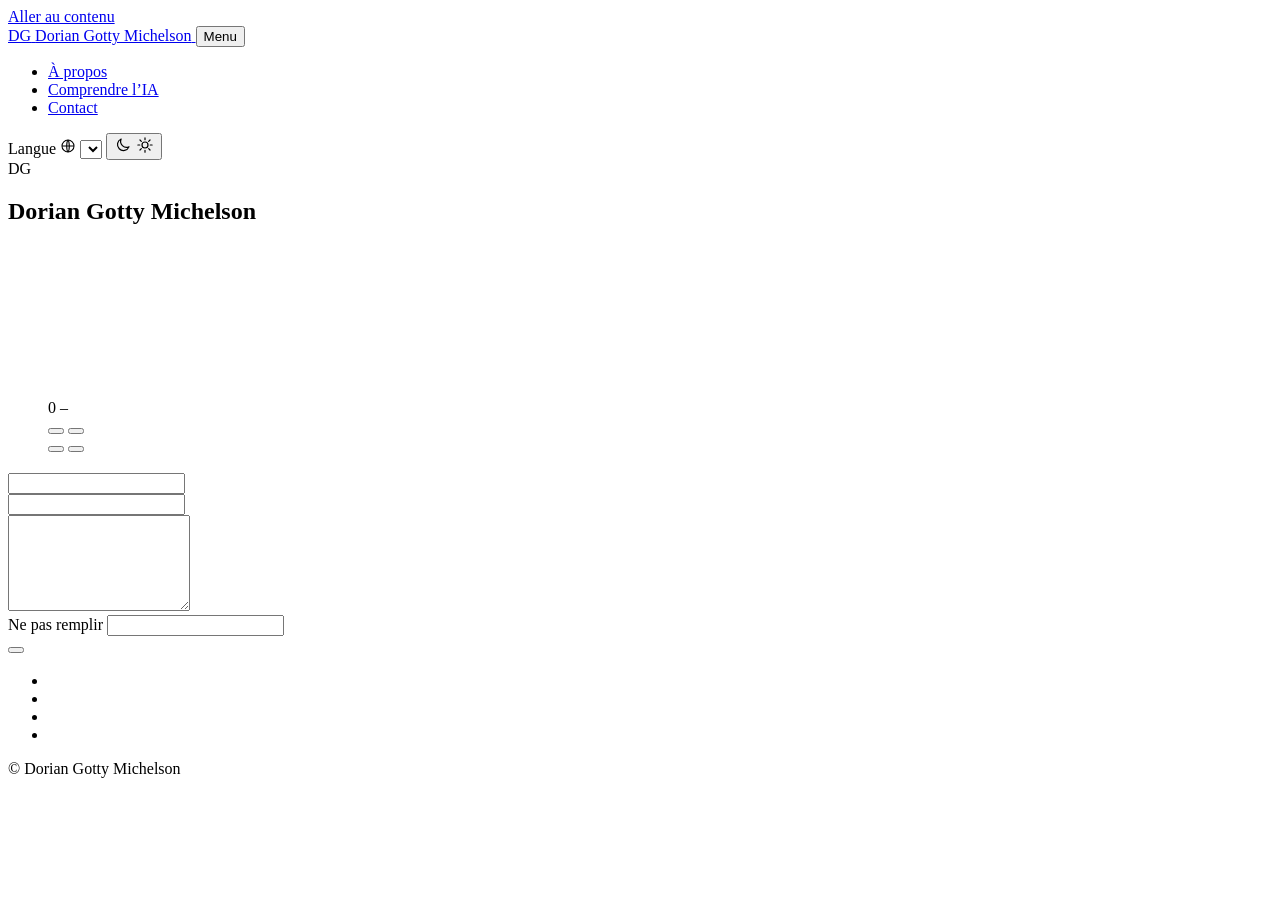
==== index.html @ 141ffcb8 "premier dépot" ====
<!DOCTYPE html>
<html lang="fr" class="i18n-loading">
<head>
  <meta charset="utf-8">
  <meta name="viewport" content="width=device-width, initial-scale=1">
  <title>Dorian Gotty Michelson | Ingénieur Data Scientist</title>
  <meta name="description" content="Portfolio de Dorian Gotty Michelson, ingénieur data scientist à Toulouse : parcours, projets en IA et articles pour comprendre l’intelligence artificielle.">
  <meta property="og:title" content="Dorian Gotty Michelson | Ingénieur Data Scientist">
  <meta property="og:description" content="Parcours, projets en IA et articles pour comprendre l’intelligence artificielle.">
  <meta property="og:type" content="website">
  <link rel="icon" href="assets/favicon.svg" type="image/svg+xml">
  <link rel="preconnect" href="https://fonts.googleapis.com">
  <link rel="preconnect" href="https://fonts.gstatic.com" crossorigin>
  <link href="https://fonts.googleapis.com/css2?family=IBM+Plex+Mono:wght@400;500&family=IBM+Plex+Sans:ital,wght@0,400;0,500;0,600;1,400&display=swap" rel="stylesheet">
  <link rel="stylesheet" href="css/style.css">
  <script src="js/theme.js"></script>
</head>
<body data-title-key="meta.title" data-description-key="meta.description" data-page="about">
  <a class="skip-link" href="#main" data-i18n="nav.skip">Aller au contenu</a>

  <header class="site-header">
    <div class="header-inner">
      <a class="brand" href="index.html" aria-label="Dorian Gotty Michelson">
        <span class="brand-mark" aria-hidden="true">DG</span>
        <span class="brand-name">Dorian Gotty Michelson</span>
      </a>
      <button class="nav-toggle" type="button" aria-expanded="false" aria-controls="site-nav">
        <span class="nav-toggle-bars" aria-hidden="true"></span>
        <span class="visually-hidden" data-i18n="nav.menu">Menu</span>
      </button>
      <div class="nav-wrap" id="site-nav">
        <nav aria-label="Navigation principale">
          <ul class="nav-list">
            <li><a href="index.html" data-nav="about" data-i18n="nav.about">À propos</a></li>
            <li><a href="ia.html" data-nav="ai" data-i18n="nav.ai">Comprendre l’IA</a></li>
            <li><a href="index.html#contact" data-i18n="nav.contact">Contact</a></li>
          </ul>
        </nav>
        <div class="header-tools">
          <label class="lang-picker">
            <span class="visually-hidden" data-i18n="nav.language">Langue</span>
            <svg aria-hidden="true" viewBox="0 0 24 24" width="16" height="16"><circle cx="12" cy="12" r="9" fill="none" stroke="currentColor" stroke-width="1.6"/><path d="M3 12h18M12 3c2.6 2.8 2.6 15.2 0 18M12 3c-2.6 2.8-2.6 15.2 0 18" fill="none" stroke="currentColor" stroke-width="1.6"/></svg>
            <select data-lang-select></select>
          </label>
          <button class="theme-toggle" type="button" data-theme-toggle>
            <svg class="icon-moon" aria-hidden="true" viewBox="0 0 24 24" width="18" height="18"><path d="M20 14.5A8 8 0 0 1 9.5 4a8 8 0 1 0 10.5 10.5z" fill="none" stroke="currentColor" stroke-width="1.6" stroke-linejoin="round"/></svg>
            <svg class="icon-sun" aria-hidden="true" viewBox="0 0 24 24" width="18" height="18"><circle cx="12" cy="12" r="4" fill="none" stroke="currentColor" stroke-width="1.6"/><path d="M12 2.5v2.5M12 19v2.5M2.5 12H5M19 12h2.5M5.3 5.3l1.8 1.8M16.9 16.9l1.8 1.8M5.3 18.7l1.8-1.8M16.9 7.1l1.8-1.8" stroke="currentColor" stroke-width="1.6" stroke-linecap="round"/></svg>
            <span class="visually-hidden" data-theme-label></span>
          </button>
        </div>
      </div>
    </div>
  </header>

  <main id="main">
    <section class="hero">
      <div class="container hero-grid">
        <div class="hero-text">
          <div class="identity">
            <div class="avatar">
              <img src="assets/img/photo.jpg" alt="Dorian Gotty Michelson" width="88" height="88"
                   onerror="this.hidden=true;this.nextElementSibling.hidden=false">
              <span class="avatar-fallback" hidden aria-hidden="true">DG</span>
            </div>
            <div>
              <h1>Dorian Gotty Michelson</h1>
              <p class="role" data-i18n="hero.role"></p>
            </div>
          </div>
          <p class="hero-intro" data-i18n="hero.intro"></p>
          <p class="hero-status" data-i18n="hero.status"></p>
          <div class="cta-row">
            <a class="btn btn-primary" href="#contact" data-i18n="hero.ctaContact"></a>
            <a class="btn btn-secondary" data-cv-link download data-i18n="hero.ctaCv"></a>
            <a class="text-link" href="ia.html" data-i18n="hero.ctaAi"></a>
          </div>
        </div>

        <figure class="net-figure">
          <div class="net-stage">
            <canvas id="net-canvas" data-i18n-attr="aria-label:net.aria" role="img"></canvas>
            <div class="net-readout" aria-live="off">
              <span><span data-i18n="net.iterations"></span> <output data-net-iter>0</output></span>
              <span><span data-i18n="net.accuracy"></span> <output data-net-acc>–</output></span>
            </div>
          </div>
          <div class="net-controls">
            <div class="segmented" role="group">
              <button type="button" class="seg seg-a" data-net-class="0" aria-pressed="true"><span class="dot dot-a" aria-hidden="true"></span><span data-i18n="net.addA"></span></button>
              <button type="button" class="seg seg-b" data-net-class="1" aria-pressed="false"><span class="dot dot-b" aria-hidden="true"></span><span data-i18n="net.addB"></span></button>
            </div>
            <div class="net-actions">
              <button type="button" class="btn btn-small btn-ghost" data-net-toggle></button>
              <button type="button" class="btn btn-small btn-ghost" data-net-reset data-i18n="net.reset"></button>
            </div>
          </div>
          <figcaption data-i18n="net.caption"></figcaption>
        </figure>
      </div>
    </section>

    <section class="section" id="parcours" aria-labelledby="h-exp">
      <div class="container">
        <h2 id="h-exp" data-i18n="sections.experience"></h2>
        <ol class="timeline" data-render="experience"></ol>
      </div>
    </section>

    <section class="section" id="projets" aria-labelledby="h-proj">
      <div class="container">
        <h2 id="h-proj" data-i18n="sections.projects"></h2>
        <div class="projects" data-render="projects"></div>
      </div>
    </section>

    <section class="section" id="competences" aria-labelledby="h-skills">
      <div class="container">
        <h2 id="h-skills" data-i18n="sections.skills"></h2>
        <div class="skills" data-render="skills"></div>
      </div>
    </section>

    <section class="section" id="formation">
      <div class="container two-col">
        <div>
          <h2 data-i18n="sections.education"></h2>
          <ul class="plain-list" data-render="education"></ul>
        </div>
        <div>
          <h2 data-i18n="sections.languages"></h2>
          <ul class="plain-list" data-render="languages"></ul>
        </div>
      </div>
    </section>

    <section class="section" id="passions" aria-labelledby="h-passions">
      <div class="container">
        <h2 id="h-passions" data-i18n="sections.passions"></h2>
        <div class="passions" data-render="passions"></div>
      </div>
    </section>

    <section class="section section-contact" id="contact" aria-labelledby="h-contact">
      <div class="container contact-grid">
        <div>
          <h2 id="h-contact" data-i18n="sections.contact"></h2>
          <p class="contact-intro" data-i18n="contact.intro"></p>
          <form class="contact-form" data-contact-form novalidate>
            <div class="field">
              <label for="cf-name" data-i18n="contact.name"></label>
              <input id="cf-name" name="name" type="text" autocomplete="name" required>
            </div>
            <div class="field">
              <label for="cf-email" data-i18n="contact.email"></label>
              <input id="cf-email" name="email" type="email" autocomplete="email" required>
            </div>
            <div class="field">
              <label for="cf-message" data-i18n="contact.message"></label>
              <textarea id="cf-message" name="message" rows="6" required></textarea>
            </div>
            <!-- Champ piège anti-spam, invisible pour les humains -->
            <div class="hp" aria-hidden="true">
              <label>Ne pas remplir <input type="text" name="_gotcha" tabindex="-1" autocomplete="off"></label>
            </div>
            <button class="btn btn-primary" type="submit" data-i18n="contact.send"></button>
            <p class="form-status" role="status" aria-live="polite" data-form-status></p>
          </form>
        </div>
        <aside class="contact-direct">
          <h3 data-i18n="contact.direct"></h3>
          <ul class="direct-list">
            <li data-contact="email"><span class="direct-label" data-i18n="contact.emailLabel"></span><a data-contact-link></a></li>
            <li data-contact="linkedin"><span class="direct-label" data-i18n="contact.linkedinLabel"></span><a data-contact-link target="_blank" rel="noopener"></a></li>
            <li data-contact="github"><span class="direct-label" data-i18n="contact.githubLabel"></span><a data-contact-link target="_blank" rel="noopener"></a></li>
            <li data-contact="cv"><span class="direct-label" data-i18n="contact.cvLabel"></span><a data-contact-link download></a></li>
          </ul>
        </aside>
      </div>
    </section>
  </main>

  <footer class="site-footer">
    <div class="container footer-inner">
      <p>© <span data-year></span> Dorian Gotty Michelson</p>
      <p data-i18n="footer.made"></p>
    </div>
  </footer>

  <noscript><p class="noscript">Ce site a besoin de JavaScript pour afficher son contenu. This site needs JavaScript to display its content.</p></noscript>

  <script src="js/config.js"></script>
  <script src="lang/languages.js"></script>
  <script src="js/i18n.js"></script>
  <script src="js/main.js"></script>
  <script src="js/hero-net.js"></script>
</body>
</html>
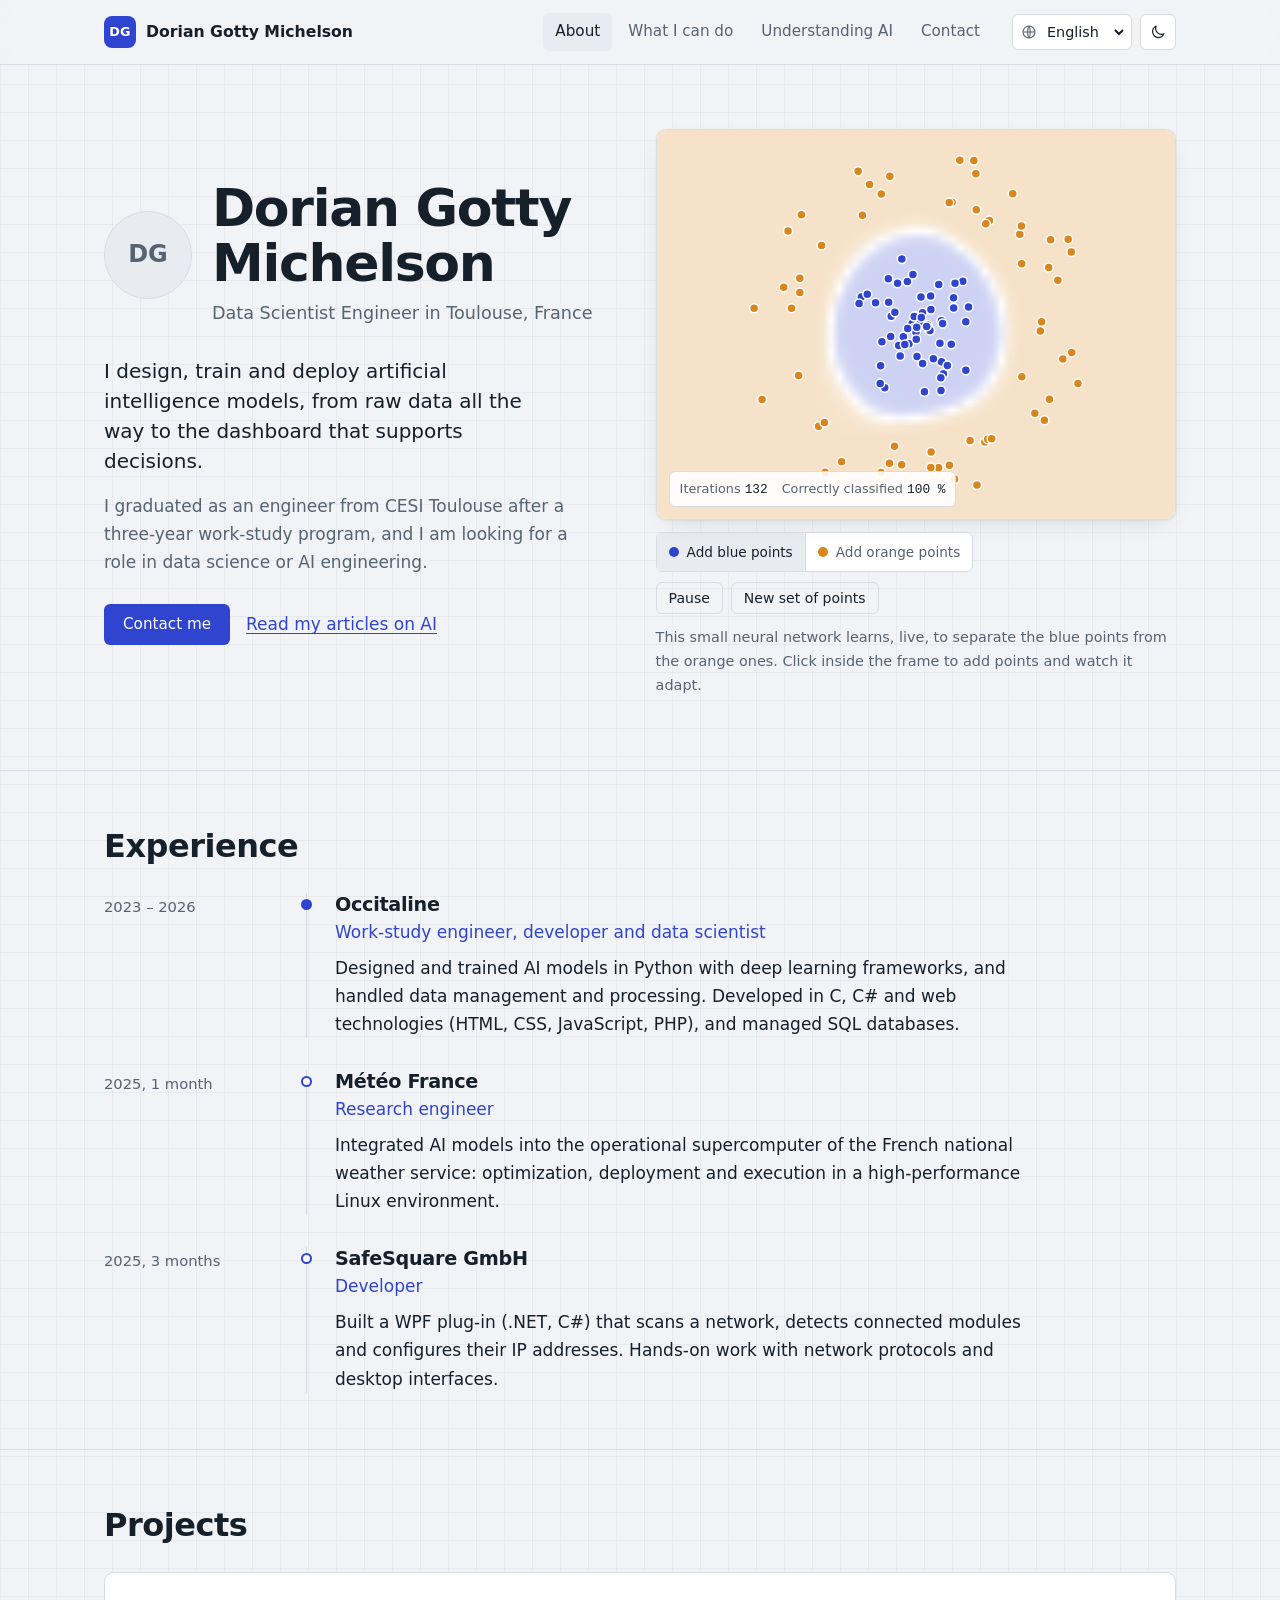
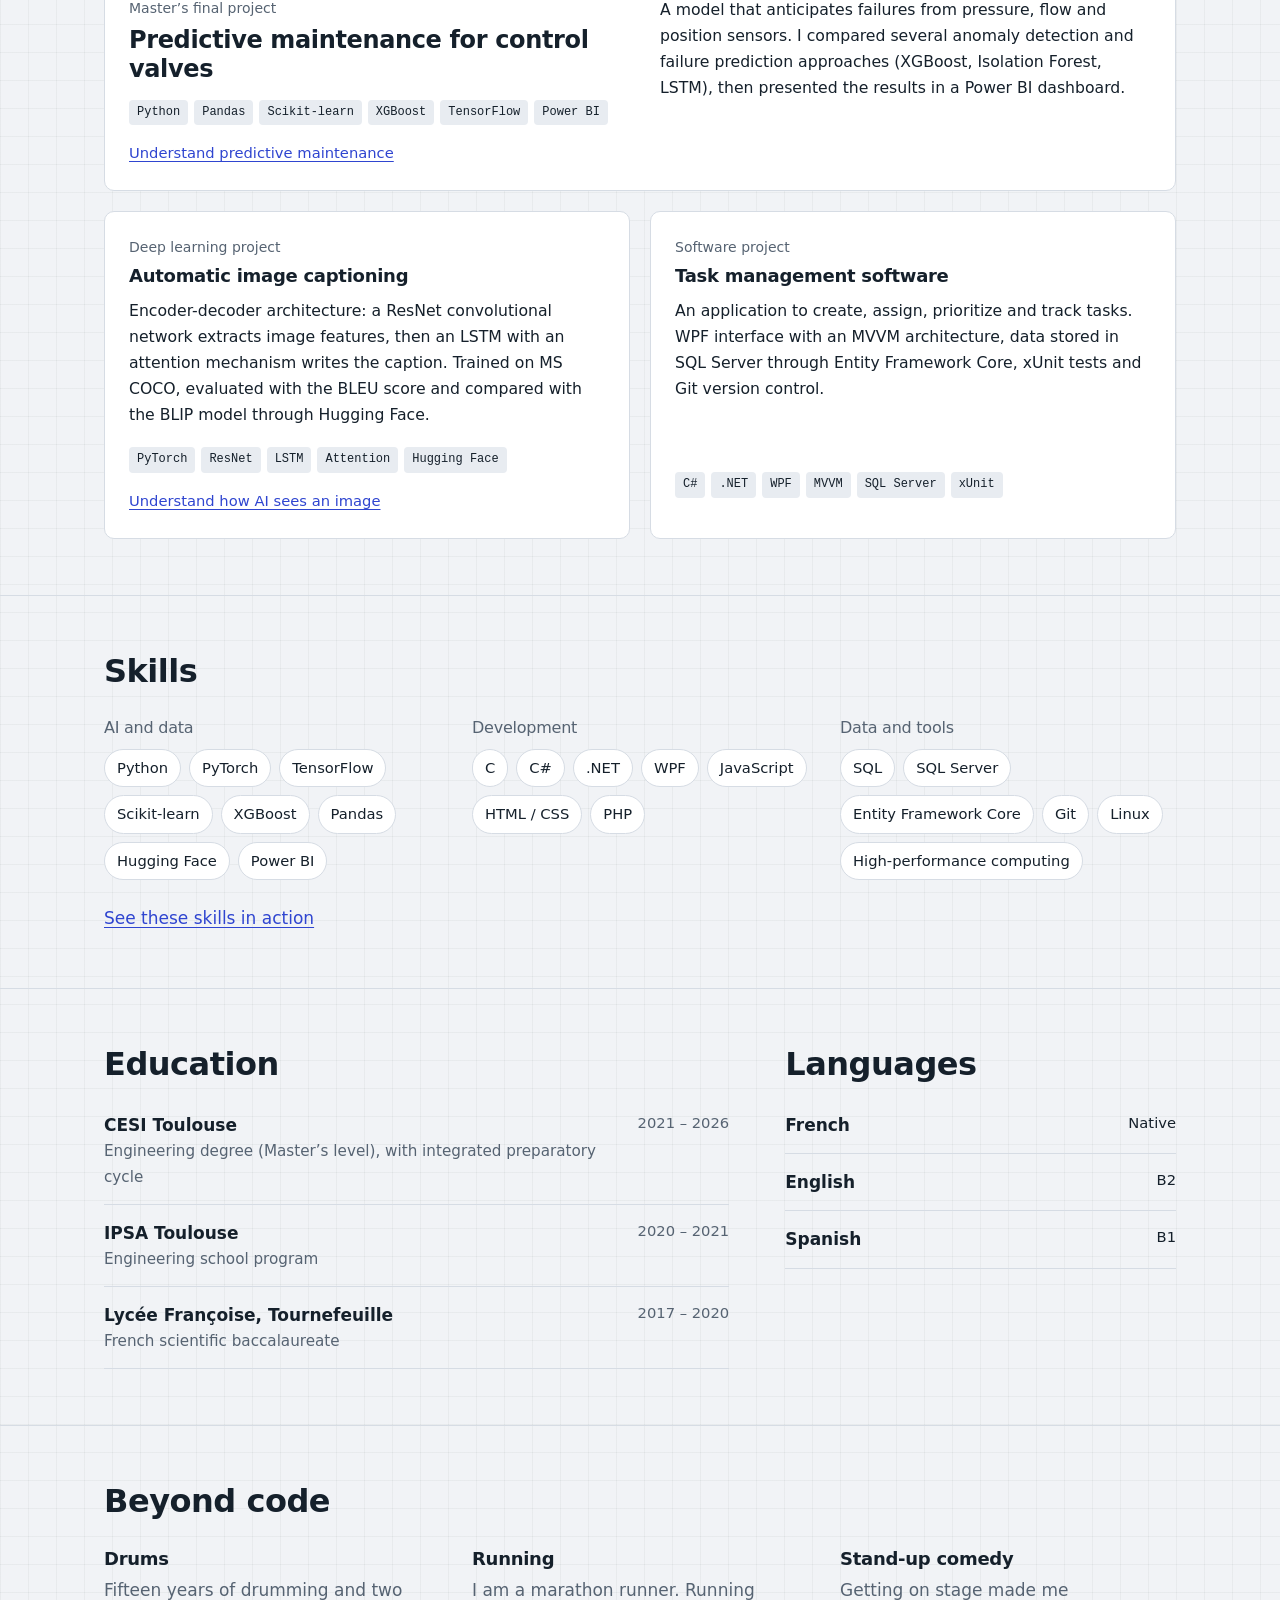
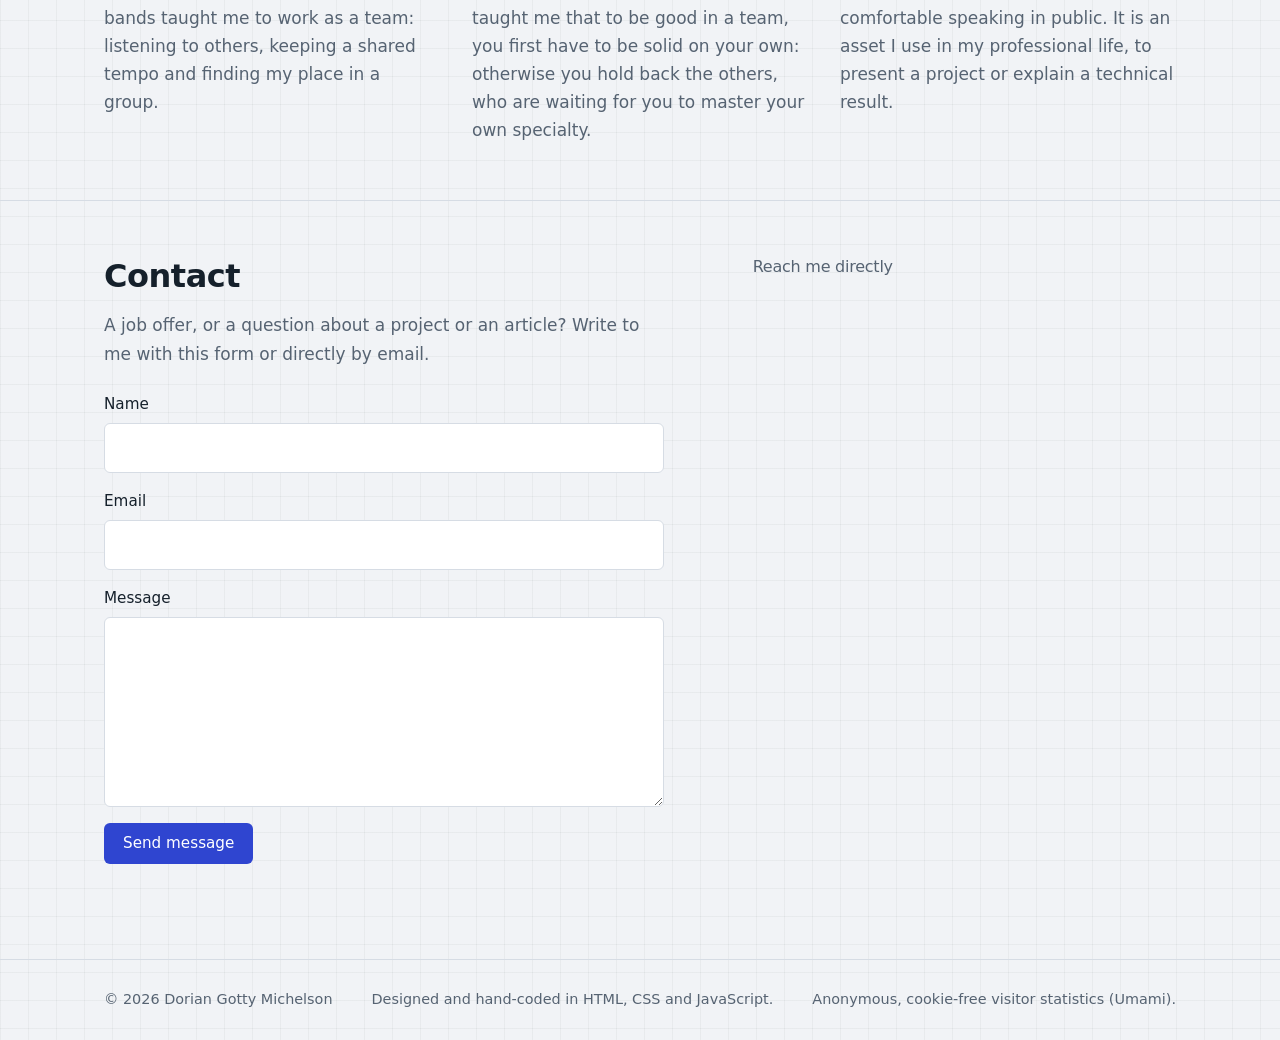
==== commit 49dceaca: "ajout onglet "ce que je sais faire"" ====
--- a/index.html
+++ b/index.html
@@ -32,6 +32,7 @@
         <nav aria-label="Navigation principale">
           <ul class="nav-list">
             <li><a href="index.html" data-nav="about" data-i18n="nav.about">À propos</a></li>
+            <li><a href="savoir-faire.html" data-nav="skills" data-i18n="nav.skills">Ce que je sais faire</a></li>
             <li><a href="ia.html" data-nav="ai" data-i18n="nav.ai">Comprendre l’IA</a></li>
             <li><a href="index.html#contact" data-i18n="nav.contact">Contact</a></li>
           </ul>
@@ -117,6 +118,7 @@
       <div class="container">
         <h2 id="h-skills" data-i18n="sections.skills"></h2>
         <div class="skills" data-render="skills"></div>
+        <p class="section-link"><a class="text-link" href="savoir-faire.html" data-i18n="sf.cta"></a></p>
       </div>
     </section>
 
@@ -183,6 +185,7 @@
     <div class="container footer-inner">
       <p>© <span data-year></span> Dorian Gotty Michelson</p>
       <p data-i18n="footer.made"></p>
+      <p data-i18n="footer.stats"></p>
     </div>
   </footer>
 
@@ -192,6 +195,7 @@
   <script src="lang/languages.js"></script>
   <script src="js/i18n.js"></script>
   <script src="js/main.js"></script>
+  <script src="js/analytics.js"></script>
   <script src="js/hero-net.js"></script>
 </body>
 </html>
--- a/css/style.css
+++ b/css/style.css
@@ -0,0 +1,672 @@
+/* =========================================================
+   Dorian Gotty Michelson : feuille de style
+   ========================================================= */
+
+:root,
+[data-theme="light"] {
+  --bg: #F1F3F6;
+  --surface: #FFFFFF;
+  --surface-2: #E8ECF1;
+  --ink: #15202B;
+  --muted: #566372;
+  --line: #D6DCE4;
+  --data-a: #2F45D0;   /* bleu indigo : classe A, liens, accent */
+  --data-b: #D9861C;   /* ambre : classe B, modèle */
+  --alert: #CF3B34;
+  --cat-3: #17988A;
+  --cat-4: #B0418F;
+  --cat-5: #5A8A22;
+  --cat-6: #6A7889;
+  --good: #1F8A55;
+  --accent: var(--data-a);
+  --accent-ink: #FFFFFF;
+  --grid: rgba(21, 32, 43, 0.045);
+  --shadow: 0 1px 2px rgba(21, 32, 43, 0.06), 0 8px 24px -12px rgba(21, 32, 43, 0.18);
+  color-scheme: light;
+}
+
+[data-theme="dark"] {
+  --bg: #0E1621;
+  --surface: #15202E;
+  --surface-2: #1C2939;
+  --ink: #E5EAF0;
+  --muted: #95A3B3;
+  --line: #273548;
+  --data-a: #7D8CFF;
+  --data-b: #F0A643;
+  --alert: #F2665F;
+  --cat-3: #3CC2B1;
+  --cat-4: #D774BD;
+  --cat-5: #8CBF55;
+  --cat-6: #9AA8B8;
+  --good: #4CC48A;
+  --accent: var(--data-a);
+  --accent-ink: #0E1621;
+  --grid: rgba(229, 234, 240, 0.035);
+  --shadow: 0 1px 2px rgba(0, 0, 0, 0.3), 0 10px 30px -14px rgba(0, 0, 0, 0.6);
+  color-scheme: dark;
+}
+
+:root {
+  --font: "IBM Plex Sans", system-ui, -apple-system, "Segoe UI", Roboto, sans-serif;
+  --mono: "IBM Plex Mono", ui-monospace, "Cascadia Code", Consolas, monospace;
+  --radius: 10px;
+  --radius-sm: 6px;
+  --container: 1120px;
+  --header-h: 64px;
+}
+
+/* ---------- Base ---------- */
+*, *::before, *::after { box-sizing: border-box; }
+
+html { scroll-behavior: smooth; scroll-padding-top: calc(var(--header-h) + 16px); -webkit-text-size-adjust: 100%; }
+@media (prefers-reduced-motion: reduce) { html { scroll-behavior: auto; } }
+
+.i18n-loading body { opacity: 0; }
+body {
+  margin: 0;
+  font-family: var(--font);
+  font-size: 1.0625rem;
+  line-height: 1.65;
+  color: var(--ink);
+  background-color: var(--bg);
+  background-image:
+    linear-gradient(var(--grid) 1px, transparent 1px),
+    linear-gradient(90deg, var(--grid) 1px, transparent 1px);
+  background-size: 28px 28px;
+  transition: opacity .2s ease;
+  -webkit-font-smoothing: antialiased;
+}
+
+h1, h2, h3 { line-height: 1.2; margin: 0; font-weight: 600; letter-spacing: -0.015em; }
+h2 { font-size: clamp(1.6rem, 2.6vw, 2rem); margin-bottom: 1.75rem; }
+h3 { font-size: 1.125rem; }
+p { margin: 0 0 1em; }
+a { color: var(--accent); text-underline-offset: 3px; text-decoration-thickness: 1px; }
+a:hover { text-decoration-thickness: 2px; }
+code, .mono { font-family: var(--mono); font-size: 0.9em; }
+code { background: var(--surface-2); padding: 0.1em 0.35em; border-radius: 4px; }
+img { max-width: 100%; display: block; }
+[hidden] { display: none !important; }
+
+:focus-visible { outline: 2px solid var(--accent); outline-offset: 3px; border-radius: 4px; }
+
+.visually-hidden {
+  position: absolute !important; width: 1px; height: 1px; padding: 0; margin: -1px;
+  overflow: hidden; clip: rect(0 0 0 0); white-space: nowrap; border: 0;
+}
+.skip-link {
+  position: absolute; left: 12px; top: -48px; z-index: 100;
+  background: var(--accent); color: var(--accent-ink); padding: 8px 14px; border-radius: var(--radius-sm);
+}
+.skip-link:focus { top: 12px; }
+.noscript { text-align: center; padding: 2rem; }
+
+.container { width: 100%; max-width: var(--container); margin: 0 auto; padding: 0 24px; }
+
+/* ---------- En-tête ---------- */
+.site-header {
+  position: sticky; top: 0; z-index: 50;
+  background: color-mix(in srgb, var(--bg) 85%, transparent);
+  backdrop-filter: saturate(1.4) blur(10px);
+  -webkit-backdrop-filter: saturate(1.4) blur(10px);
+  border-bottom: 1px solid var(--line);
+}
+.header-inner {
+  max-width: var(--container); margin: 0 auto; padding: 0 24px;
+  height: var(--header-h); display: flex; align-items: center; gap: 24px;
+}
+.brand { display: flex; align-items: center; gap: 10px; color: var(--ink); text-decoration: none; font-weight: 600; }
+.brand-mark {
+  display: grid; place-items: center; width: 32px; height: 32px; border-radius: 8px;
+  background: var(--accent); color: var(--accent-ink); font-size: 0.8rem; letter-spacing: 0.02em;
+}
+.brand-name { font-size: 0.98rem; }
+.nav-wrap { margin-left: auto; display: flex; align-items: center; gap: 20px; }
+.nav-list { display: flex; gap: 4px; list-style: none; margin: 0; padding: 0; }
+.nav-list a {
+  display: block; padding: 6px 12px; border-radius: var(--radius-sm);
+  color: var(--muted); text-decoration: none; font-size: 0.95rem; font-weight: 500;
+}
+.nav-list a:hover { color: var(--ink); background: var(--surface-2); }
+.nav-list a[aria-current="page"] { color: var(--ink); background: var(--surface-2); }
+
+.header-tools { display: flex; align-items: center; gap: 8px; }
+.lang-picker {
+  display: flex; align-items: center; gap: 6px; color: var(--muted);
+  border: 1px solid var(--line); border-radius: var(--radius-sm); padding: 0 4px 0 8px; height: 36px;
+  background: var(--surface);
+}
+.lang-picker select {
+  border: 0; background: transparent; color: var(--ink); font: inherit; font-size: 0.9rem;
+  height: 34px; padding-right: 4px; cursor: pointer;
+}
+.lang-picker select:focus-visible { outline: none; }
+.lang-picker:focus-within { outline: 2px solid var(--accent); outline-offset: 2px; }
+.lang-picker option { background: var(--surface); color: var(--ink); }
+
+.theme-toggle {
+  display: grid; place-items: center; width: 36px; height: 36px; cursor: pointer;
+  border: 1px solid var(--line); border-radius: var(--radius-sm); background: var(--surface); color: var(--ink);
+}
+.theme-toggle:hover { background: var(--surface-2); }
+[data-theme="light"] .icon-sun, [data-theme="dark"] .icon-moon { display: none; }
+
+.nav-toggle { display: none; }
+
+@media (max-width: 820px) {
+  .brand-name { display: none; }
+  .nav-toggle {
+    display: grid; place-items: center; margin-left: auto; width: 40px; height: 40px;
+    background: none; border: 1px solid var(--line); border-radius: var(--radius-sm); cursor: pointer; color: var(--ink);
+  }
+  .nav-toggle-bars, .nav-toggle-bars::before, .nav-toggle-bars::after {
+    display: block; width: 18px; height: 2px; background: currentColor; border-radius: 2px; position: relative; transition: transform .2s;
+  }
+  .nav-toggle-bars::before, .nav-toggle-bars::after { content: ""; position: absolute; left: 0; }
+  .nav-toggle-bars::before { top: -6px; }
+  .nav-toggle-bars::after { top: 6px; }
+  .nav-open .nav-toggle-bars { background: transparent; }
+  .nav-open .nav-toggle-bars::before { transform: translateY(6px) rotate(45deg); }
+  .nav-open .nav-toggle-bars::after { transform: translateY(-6px) rotate(-45deg); }
+
+  .nav-wrap {
+    display: none; position: absolute; top: var(--header-h); left: 0; right: 0;
+    flex-direction: column; align-items: stretch; gap: 16px; padding: 16px 24px 24px;
+    background: var(--bg); border-bottom: 1px solid var(--line);
+  }
+  .nav-open .nav-wrap { display: flex; }
+  .nav-list { flex-direction: column; }
+  .nav-list a { padding: 10px 12px; font-size: 1rem; }
+}
+
+/* ---------- Boutons ---------- */
+.btn {
+  display: inline-flex; align-items: center; justify-content: center; gap: 8px;
+  font: inherit; font-size: 0.95rem; font-weight: 500; line-height: 1;
+  padding: 12px 18px; border-radius: var(--radius-sm); border: 1px solid transparent;
+  text-decoration: none; cursor: pointer; transition: background-color .15s, border-color .15s, color .15s;
+}
+.btn-primary { background: var(--accent); color: var(--accent-ink); }
+.btn-primary:hover { background: color-mix(in srgb, var(--accent) 86%, var(--ink)); }
+.btn-secondary { background: var(--surface); color: var(--ink); border-color: var(--line); }
+.btn-secondary:hover { border-color: var(--muted); }
+.btn-ghost { background: transparent; color: var(--ink); border-color: var(--line); }
+.btn-ghost:hover { background: var(--surface-2); }
+.btn-small { padding: 8px 12px; font-size: 0.875rem; }
+.btn:disabled { opacity: .5; cursor: not-allowed; }
+.text-link { font-weight: 500; }
+
+/* ---------- Hero ---------- */
+.hero { padding: 64px 0 72px; }
+.hero-grid { display: grid; grid-template-columns: minmax(0, 1fr) minmax(0, 1.05fr); gap: 56px; align-items: center; }
+.identity { display: flex; align-items: center; gap: 20px; margin-bottom: 28px; }
+.avatar { flex: none; width: 88px; height: 88px; }
+.avatar img, .avatar-fallback {
+  width: 88px; height: 88px; border-radius: 50%; object-fit: cover; border: 1px solid var(--line);
+}
+.avatar-fallback {
+  display: grid; place-items: center; background: var(--surface-2); color: var(--muted);
+  font-weight: 600; font-size: 1.5rem;
+}
+.avatar-fallback[hidden] { display: none; }
+h1 { font-size: clamp(2.1rem, 4.6vw, 3.25rem); letter-spacing: -0.025em; line-height: 1.05; }
+.role { margin: 8px 0 0; color: var(--muted); font-size: 1.1rem; }
+.hero-intro { font-size: 1.25rem; line-height: 1.5; max-width: 34ch; margin-bottom: 16px; }
+.hero-status { color: var(--muted); max-width: 52ch; }
+.cta-row { display: flex; flex-wrap: wrap; align-items: center; gap: 12px 16px; margin-top: 28px; }
+
+.net-figure { margin: 0; }
+.net-stage {
+  position: relative; border: 1px solid var(--line); border-radius: var(--radius);
+  background: var(--surface); overflow: hidden; box-shadow: var(--shadow);
+}
+#net-canvas { display: block; width: 100%; aspect-ratio: 4 / 3; cursor: crosshair; touch-action: manipulation; }
+.net-readout {
+  position: absolute; left: 12px; bottom: 12px; display: flex; gap: 14px;
+  font-size: 0.8rem; color: var(--muted);
+  background: color-mix(in srgb, var(--surface) 88%, transparent); padding: 6px 10px; border-radius: var(--radius-sm);
+  border: 1px solid var(--line);
+}
+.net-readout output { font-family: var(--mono); color: var(--ink); }
+.net-controls { display: flex; flex-wrap: wrap; justify-content: space-between; gap: 10px; margin-top: 12px; }
+.net-actions { display: flex; gap: 8px; }
+.segmented { display: inline-flex; border: 1px solid var(--line); border-radius: var(--radius-sm); overflow: hidden; background: var(--surface); }
+.seg {
+  display: inline-flex; align-items: center; gap: 8px; font: inherit; font-size: 0.85rem;
+  padding: 8px 12px; border: 0; background: transparent; color: var(--muted); cursor: pointer;
+}
+.seg + .seg { border-left: 1px solid var(--line); }
+.seg[aria-pressed="true"] { background: var(--surface-2); color: var(--ink); font-weight: 500; }
+.dot { width: 10px; height: 10px; border-radius: 50%; }
+.dot-a { background: var(--data-a); }
+.dot-b { background: var(--data-b); }
+.net-figure figcaption { margin-top: 12px; font-size: 0.9rem; color: var(--muted); max-width: 60ch; }
+
+@media (max-width: 900px) {
+  .hero { padding: 40px 0 48px; }
+  .hero-grid { grid-template-columns: 1fr; gap: 40px; }
+}
+
+/* ---------- Sections ---------- */
+.section { padding: 56px 0; border-top: 1px solid var(--line); }
+
+/* Parcours : frise chronologique */
+.timeline { list-style: none; margin: 0; padding: 0; }
+.tl-item { display: grid; grid-template-columns: 170px minmax(0, 1fr); gap: 32px; position: relative; padding-bottom: 32px; }
+.tl-item:last-child { padding-bottom: 0; }
+.tl-period { margin: 0; color: var(--muted); font-size: 0.92rem; padding-top: 2px; font-variant-numeric: tabular-nums; }
+.tl-body { position: relative; padding-left: 28px; border-left: 1px solid var(--line); max-width: 68ch; }
+.tl-body::before {
+  content: ""; position: absolute; left: -6px; top: 6px; width: 11px; height: 11px; border-radius: 50%;
+  background: var(--surface); border: 2px solid var(--accent);
+}
+.tl-item:first-child .tl-body::before { background: var(--accent); }
+.tl-org { font-size: 1.2rem; }
+.tl-role { margin: 2px 0 8px; color: var(--accent); font-weight: 500; }
+.tl-text { margin: 0; }
+@media (max-width: 640px) {
+  .tl-item { grid-template-columns: 1fr; gap: 4px; }
+  .tl-period { padding-left: 28px; }
+}
+
+/* Projets */
+.projects { display: grid; grid-template-columns: repeat(2, minmax(0, 1fr)); gap: 20px; }
+.project {
+  display: flex; flex-direction: column; padding: 24px; background: var(--surface);
+  border: 1px solid var(--line); border-radius: var(--radius);
+}
+.project:first-child { grid-column: 1 / -1; display: grid; grid-template-columns: minmax(0, 1fr) minmax(0, 1fr); column-gap: 40px; }
+.project:first-child .project-context, .project:first-child h3 { grid-column: 1; }
+.project:first-child .project-text { grid-column: 2; grid-row: 1 / span 3; margin: 0; }
+.project:first-child .tags, .project:first-child .text-link { grid-column: 1; }
+.project:first-child h3 { font-size: 1.5rem; }
+.project-context { margin: 0 0 6px; color: var(--muted); font-size: 0.875rem; }
+.project h3 { margin-bottom: 12px; }
+.project-text { flex: 1; font-size: 0.98rem; }
+.tags { display: flex; flex-wrap: wrap; gap: 6px; list-style: none; margin: 4px 0 16px; padding: 0; }
+.tags li {
+  font-family: var(--mono); font-size: 0.75rem; padding: 3px 8px; border-radius: 4px;
+  background: var(--surface-2); color: var(--ink);
+}
+.project .text-link { font-size: 0.92rem; align-self: flex-start; }
+@media (max-width: 900px) {
+  .projects { grid-template-columns: 1fr; }
+  .project:first-child { grid-column: auto; display: flex; }
+  .project:first-child .project-text { margin-bottom: 1em; }
+}
+
+/* Compétences */
+.skills { display: grid; grid-template-columns: repeat(3, minmax(0, 1fr)); gap: 32px; }
+.skill-group h3 { font-size: 1rem; color: var(--muted); font-weight: 500; margin-bottom: 12px; }
+.skill-group ul { list-style: none; margin: 0; padding: 0; display: flex; flex-wrap: wrap; gap: 8px; }
+.skill-group li { padding: 6px 12px; border: 1px solid var(--line); border-radius: 999px; background: var(--surface); font-size: 0.92rem; }
+@media (max-width: 760px) { .skills { grid-template-columns: 1fr; gap: 24px; } }
+
+/* Formation, langues */
+.two-col { display: grid; grid-template-columns: minmax(0, 1.6fr) minmax(0, 1fr); gap: 56px; }
+@media (max-width: 760px) { .two-col { grid-template-columns: 1fr; gap: 40px; } }
+.plain-list { list-style: none; margin: 0; padding: 0; }
+.plain-list li { display: grid; grid-template-columns: minmax(0, 1fr) auto; column-gap: 16px; padding: 14px 0; border-bottom: 1px solid var(--line); }
+.plain-list li:first-child { padding-top: 0; }
+.pl-main { font-weight: 600; }
+.pl-sub { grid-column: 1; color: var(--muted); font-size: 0.95rem; }
+.pl-meta { grid-column: 2; grid-row: 1; color: var(--muted); font-size: 0.92rem; font-variant-numeric: tabular-nums; }
+.pl-row .pl-meta { color: var(--ink); }
+
+/* Passions */
+.passions { display: grid; grid-template-columns: repeat(3, minmax(0, 1fr)); gap: 32px; }
+.passion h3 { margin-bottom: 6px; }
+.passion p { color: var(--muted); margin: 0; }
+@media (max-width: 760px) { .passions { grid-template-columns: 1fr; gap: 20px; } }
+
+/* Contact */
+.contact-grid { display: grid; grid-template-columns: minmax(0, 1.4fr) minmax(0, 1fr); gap: 56px; }
+@media (max-width: 820px) { .contact-grid { grid-template-columns: 1fr; gap: 40px; } }
+.contact-intro { color: var(--muted); max-width: 52ch; margin-top: -0.75rem; margin-bottom: 1.5rem; }
+.contact-form { display: grid; gap: 16px; max-width: 560px; }
+.field { display: grid; gap: 6px; }
+.field label { font-weight: 500; font-size: 0.95rem; }
+.field input, .field textarea {
+  font: inherit; color: var(--ink); background: var(--surface);
+  border: 1px solid var(--line); border-radius: var(--radius-sm); padding: 10px 12px; width: 100%;
+}
+.field textarea { resize: vertical; min-height: 140px; }
+.field input:focus-visible, .field textarea:focus-visible { outline: 2px solid var(--accent); outline-offset: 0; border-color: var(--accent); }
+.field [aria-invalid="true"] { border-color: var(--alert); }
+.contact-form .btn { justify-self: start; }
+.hp { position: absolute; left: -9999px; width: 1px; height: 1px; overflow: hidden; }
+.form-status { margin: 0; font-size: 0.95rem; min-height: 1.5em; }
+.form-status[data-kind="error"] { color: var(--alert); }
+.form-status[data-kind="success"] { color: var(--ink); font-weight: 500; }
+.contact-direct h3 { margin-bottom: 16px; font-size: 1rem; color: var(--muted); font-weight: 500; }
+.direct-list { list-style: none; margin: 0; padding: 0; }
+.direct-list li { display: grid; gap: 2px; padding: 12px 0; border-bottom: 1px solid var(--line); }
+.direct-list li:first-child { padding-top: 0; }
+.direct-list li[hidden] { display: none; }
+.direct-label { font-size: 0.85rem; color: var(--muted); }
+.direct-list a { word-break: break-word; font-weight: 500; }
+
+/* Pied de page */
+.site-footer { border-top: 1px solid var(--line); padding: 28px 0; color: var(--muted); font-size: 0.9rem; }
+.footer-inner { display: flex; flex-wrap: wrap; justify-content: space-between; gap: 8px 24px; }
+.footer-inner p { margin: 0; }
+
+/* =========================================================
+   Page « Comprendre l'IA »
+   ========================================================= */
+.page-head { padding: 64px 0 40px; }
+.page-head h1 { margin-bottom: 16px; }
+.page-intro { font-size: 1.2rem; line-height: 1.55; max-width: 58ch; color: var(--muted); }
+
+.ia-layout { display: grid; grid-template-columns: 240px minmax(0, 1fr); gap: 56px; padding-bottom: 72px; }
+.toc { position: sticky; top: calc(var(--header-h) + 24px); align-self: start; }
+.toc-title { font-weight: 600; margin-bottom: 10px; font-size: 0.95rem; }
+.toc-list { list-style: none; counter-reset: toc; margin: 0; padding: 0; border-left: 1px solid var(--line); }
+.toc-list li { counter-increment: toc; }
+.toc-list a {
+  display: flex; gap: 10px; padding: 7px 0 7px 16px; margin-left: -1px; border-left: 2px solid transparent;
+  color: var(--muted); text-decoration: none; font-size: 0.92rem; line-height: 1.35;
+}
+.toc-list a::before { content: counter(toc); font-family: var(--mono); font-size: 0.8rem; padding-top: 1px; color: var(--muted); }
+.toc-list a:hover { color: var(--ink); }
+.toc-list a.is-active { color: var(--ink); border-left-color: var(--accent); }
+
+@media (max-width: 960px) {
+  .ia-layout { grid-template-columns: 1fr; gap: 24px; }
+  .toc { position: static; padding: 16px 20px; background: var(--surface); border: 1px solid var(--line); border-radius: var(--radius); }
+}
+
+.articles { max-width: 760px; }
+.article { padding: 48px 0; border-top: 1px solid var(--line); }
+.article:first-child { padding-top: 8px; border-top: 0; }
+.article h2 { display: flex; align-items: baseline; gap: 14px; margin-bottom: 14px; font-size: clamp(1.5rem, 2.6vw, 1.9rem); }
+.article-num {
+  flex: none; display: grid; place-items: center; width: 34px; height: 34px; border-radius: 8px;
+  font-family: var(--mono); font-size: 0.95rem; font-weight: 500;
+  background: var(--surface-2); color: var(--accent); transform: translateY(-3px);
+}
+.lead { font-size: 1.2rem; line-height: 1.5; color: var(--muted); margin-bottom: 1.5rem; max-width: 60ch; }
+.prose { max-width: 68ch; }
+.prose ol, .prose ul { padding-left: 1.4em; margin: 0 0 1em; }
+.prose li { margin-bottom: 0.3em; }
+.prose strong { font-weight: 600; }
+.takeaway {
+  padding: 16px 20px; background: var(--surface); border: 1px solid var(--line);
+  border-left: 3px solid var(--accent); border-radius: var(--radius-sm);
+}
+.outro { margin-top: 32px; padding-top: 32px; border-top: 1px solid var(--line); font-size: 1.1rem; }
+
+/* Schéma des cercles */
+.diagram { margin: 28px 0; }
+.diagram svg { width: 100%; max-width: 520px; height: auto; display: block; margin: 0 auto; }
+.diagram .ring { stroke: var(--accent); stroke-width: 1.5; }
+.diagram .ring-1 { fill: color-mix(in srgb, var(--accent) 6%, var(--surface)); }
+.diagram .ring-2 { fill: color-mix(in srgb, var(--accent) 14%, var(--surface)); }
+.diagram .ring-3 { fill: color-mix(in srgb, var(--accent) 26%, var(--surface)); }
+.diagram .ring-4 { fill: var(--accent); }
+.diagram text { text-anchor: middle; font-family: var(--font); font-size: 15px; font-weight: 500; fill: var(--ink); }
+.diagram .ring-label-strong { fill: var(--accent-ink); font-size: 13px; }
+.diagram figcaption { text-align: center; color: var(--muted); font-size: 0.9rem; margin-top: 10px; }
+
+/* =========================================================
+   Démonstrations
+   ========================================================= */
+.demo {
+  margin: 28px 0; padding: 20px; background: var(--surface);
+  border: 1px solid var(--line); border-radius: var(--radius); box-shadow: var(--shadow);
+}
+.demo-head { margin-bottom: 16px; }
+.demo-title { font-weight: 600; margin: 0 0 4px; font-size: 1.05rem; }
+.demo-help { margin: 0; color: var(--muted); font-size: 0.95rem; max-width: 65ch; }
+.demo-canvas {
+  display: block; width: 100%; aspect-ratio: 16 / 9; border-radius: var(--radius-sm);
+  background: var(--surface); border: 1px solid var(--line);
+}
+.demo-canvas-wide { aspect-ratio: 5 / 2; }
+@media (max-width: 600px) { .demo-canvas-wide { aspect-ratio: 16 / 9; } .demo { padding: 16px; } }
+
+.demo-stats {
+  display: flex; flex-wrap: wrap; gap: 6px 24px; margin-top: 12px; font-size: 0.9rem; color: var(--muted);
+}
+.demo-stats output { color: var(--ink); }
+.demo-controls {
+  display: flex; flex-wrap: wrap; align-items: center; justify-content: space-between; gap: 14px 24px;
+  margin-top: 14px; padding-top: 14px; border-top: 1px solid var(--line);
+}
+.btn-row { display: flex; flex-wrap: wrap; gap: 8px; }
+.control-range, .control-select { display: flex; align-items: center; gap: 12px; font-size: 0.92rem; flex-wrap: wrap; }
+.control-range label, .control-select label { font-weight: 500; }
+.control-range input[type="range"] { width: 160px; accent-color: var(--accent); }
+.control-range output { min-width: 4ch; }
+.control-select select {
+  font: inherit; font-size: 0.92rem; color: var(--ink); background: var(--surface);
+  border: 1px solid var(--line); border-radius: var(--radius-sm); padding: 7px 10px;
+}
+.demo-note { margin: 12px 0 0; font-size: 0.92rem; min-height: 1.4em; }
+.demo-note:empty { display: none; }
+.demo-note[data-kind="error"] { color: var(--alert); }
+
+/* Mot suivant */
+.nw-stage { display: grid; gap: 8px; }
+.nw-text {
+  margin: 0 0 8px; font-size: 1.5rem; line-height: 1.35; font-weight: 500; min-height: 2.1em;
+  padding: 14px 16px; background: var(--surface-2); border-radius: var(--radius-sm);
+}
+.nw-cursor {
+  display: inline-block; width: 0.5em; height: 1.05em; margin-left: 4px; vertical-align: -0.12em;
+  background: var(--accent); animation: blink 1.1s steps(1) infinite;
+}
+@keyframes blink { 50% { opacity: 0; } }
+@media (prefers-reduced-motion: reduce) { .nw-cursor { animation: none; } }
+.nw-label { margin: 0; font-size: 0.85rem; color: var(--muted); }
+.nw-list { list-style: none; margin: 0; padding: 0; display: grid; gap: 6px; }
+.nw-choice {
+  width: 100%; display: grid; grid-template-columns: minmax(110px, 200px) minmax(0, 1fr) 48px; align-items: center; gap: 12px;
+  font: inherit; text-align: left; color: var(--ink); cursor: pointer;
+  padding: 8px 10px; border: 1px solid var(--line); border-radius: var(--radius-sm); background: var(--surface);
+}
+.nw-choice:hover { border-color: var(--accent); }
+.nw-word { font-weight: 500; overflow: hidden; text-overflow: ellipsis; white-space: nowrap; }
+.nw-bar { height: 8px; background: var(--surface-2); border-radius: 999px; overflow: hidden; }
+.nw-bar > span { display: block; height: 100%; background: var(--accent); border-radius: 999px; transition: width .25s ease; }
+.nw-pct { text-align: right; font-size: 0.85rem; color: var(--muted); }
+@media (max-width: 520px) { .nw-choice { grid-template-columns: minmax(80px, 1fr) 1fr 42px; } .nw-text { font-size: 1.25rem; } }
+
+/* Convolution */
+.conv-stage { display: grid; grid-template-columns: minmax(0, 1fr) auto minmax(0, 1fr); gap: 20px; align-items: center; }
+.conv-panel { margin: 0; }
+.conv-panel figcaption { text-align: center; font-size: 0.88rem; color: var(--muted); margin-top: 8px; }
+.pix {
+  width: 100%; aspect-ratio: 1; display: block; image-rendering: pixelated; image-rendering: crisp-edges;
+  border: 1px solid var(--line); border-radius: var(--radius-sm); touch-action: none;
+}
+.conv-panel:first-child .pix { cursor: crosshair; }
+.kernel { display: grid; grid-template-columns: repeat(3, 44px); gap: 3px; }
+.k-cell {
+  display: grid; place-items: center; height: 44px; font-family: var(--mono); font-size: 0.85rem;
+  background: var(--surface-2); border-radius: 4px;
+}
+.k-cell.pos { color: var(--data-a); font-weight: 500; }
+.k-cell.neg { color: var(--data-b); font-weight: 500; }
+.kernel-cap { margin: 8px 0 0; text-align: center; font-size: 0.85rem; color: var(--muted); }
+@media (max-width: 600px) {
+  .conv-stage { grid-template-columns: 1fr 1fr; }
+  .conv-kernel { grid-column: 1 / -1; grid-row: 2; justify-self: center; }
+  .kernel { grid-template-columns: repeat(3, 38px); }
+  .k-cell { height: 38px; }
+}
+
+/* Anomalies : légende */
+.legend { display: flex; flex-wrap: wrap; gap: 6px 18px; list-style: none; margin: 10px 0 0; padding: 0; font-size: 0.85rem; color: var(--muted); }
+.legend li { display: flex; align-items: center; gap: 6px; }
+.sw { display: inline-block; width: 14px; height: 10px; border-radius: 2px; }
+.sw-line { height: 2px; background: var(--ink); }
+.sw-band { background: color-mix(in srgb, var(--data-a) 22%, var(--surface)); }
+.sw-incident { background: color-mix(in srgb, var(--data-b) 28%, var(--surface)); }
+.sw-alert { width: 10px; border-radius: 50%; background: var(--alert); }
+
+
+/* =========================================================
+   Page « Ce que je sais faire »
+   ========================================================= */
+.section-link { margin: 24px 0 0; }
+.sf-jump { display: flex; flex-wrap: wrap; gap: 8px; margin-top: 24px; }
+.sf-jump a {
+  padding: 6px 14px; border: 1px solid var(--line); border-radius: 999px; background: var(--surface);
+  color: var(--ink); text-decoration: none; font-size: 0.92rem; font-weight: 500;
+}
+.sf-jump a:hover { border-color: var(--accent); }
+.sf-group { padding: 40px 0 24px; border-top: 1px solid var(--line); }
+.sf-grid { display: grid; grid-template-columns: repeat(2, minmax(0, 1fr)); gap: 24px; align-items: start; }
+.sf-grid > :last-child:nth-child(odd) { grid-column: 1 / -1; }
+@media (max-width: 900px) { .sf-grid { grid-template-columns: 1fr; } }
+.sf-note { margin: 32px 0 48px; color: var(--muted); font-size: 0.9rem; }
+
+.skill-card {
+  display: flex; flex-direction: column; gap: 4px; min-width: 0;
+  padding: 22px; background: var(--surface); border: 1px solid var(--line); border-radius: var(--radius);
+  box-shadow: var(--shadow);
+}
+.skill-card h3 { font-size: 1.15rem; margin-bottom: 4px; }
+.sf-text { color: var(--muted); font-size: 0.95rem; margin-bottom: 12px; }
+.sf-widget { display: flex; flex-direction: column; gap: 12px; }
+.sf-widget .demo-controls { margin-top: 0; }
+.sf-widget .demo-stats { margin-top: 0; }
+.sf-widget .legend { margin: 0; }
+.sf-widget .demo-note { margin: 0; }
+.sf-canvas {
+  display: block; width: 100%; aspect-ratio: 16 / 7; max-height: 300px; border-radius: var(--radius-sm);
+  border: 1px solid var(--line); background: var(--surface);
+}
+.sf-canvas-tall { aspect-ratio: 16 / 10; cursor: crosshair; }
+.sf-sliders { display: grid; gap: 8px; }
+.sf-sliders .control-range { display: grid; grid-template-columns: 9.5em minmax(0, 1fr) 6.5em; gap: 10px; }
+.sf-sliders .control-range input[type="range"] { width: 100%; }
+.sf-sliders .control-range output { text-align: right; }
+@media (max-width: 480px) { .sf-sliders .control-range { grid-template-columns: 1fr auto; } .sf-sliders .control-range input[type="range"] { grid-column: 1 / -1; grid-row: 2; } }
+.sf-seg .seg { padding: 7px 11px; }
+.muted { color: var(--muted); }
+.small { font-size: 0.85rem; margin: 0; }
+.field-label { font-weight: 500; font-size: 0.9rem; margin: 0; }
+.sf-input {
+  font: inherit; color: var(--ink); background: var(--surface); width: 100%;
+  border: 1px solid var(--line); border-radius: var(--radius-sm); padding: 8px 10px; resize: vertical;
+}
+.sf-input:focus-visible { outline: 2px solid var(--accent); outline-offset: 0; border-color: var(--accent); }
+.sf-input[aria-invalid="true"] { border-color: var(--alert); }
+.sw-a { background: var(--data-a); }
+.sw-b { background: var(--data-b); }
+.sw-dash { height: 0; border-top: 2px dashed var(--ink); background: none; }
+
+.sf-code { margin-top: 14px; border-top: 1px solid var(--line); padding-top: 10px; }
+.sf-code summary { cursor: pointer; font-size: 0.9rem; font-weight: 500; color: var(--accent); }
+.sf-code pre {
+  margin: 10px 0 0; padding: 12px 14px; background: var(--surface-2); border-radius: var(--radius-sm);
+  overflow-x: auto; font-size: 0.8rem; line-height: 1.55;
+}
+.sf-code code { background: none; padding: 0; font-size: inherit; }
+.sf-career { margin: 12px 0 0; font-size: 0.88rem; color: var(--muted); }
+.sf-career strong { color: var(--ink); font-weight: 600; }
+
+/* Seuil */
+.cm { display: grid; grid-template-columns: 1fr 1fr; gap: 6px; }
+.cm-cell { display: flex; align-items: baseline; gap: 8px; padding: 8px 10px; border-radius: var(--radius-sm); background: var(--surface-2); font-size: 0.85rem; }
+.cm-cell strong { font-size: 1.15rem; }
+.cm-cell.good strong { color: var(--good); }
+.cm-cell.bad strong { color: var(--alert); }
+.pr p { margin: 0; font-size: 0.92rem; }
+.big-num { font-size: 1.05rem; }
+
+/* Arbre */
+.tree { font-size: 0.85rem; }
+.tbranch { display: flex; flex-direction: column; align-items: flex-start; gap: 4px; }
+.tree ul { list-style: none; margin: 0 0 0 10px; padding: 0 0 0 14px; border-left: 1px solid var(--line); display: grid; gap: 4px; }
+.tree li { display: flex; align-items: flex-start; gap: 8px; position: relative; }
+.tree li::before { content: ""; position: absolute; left: -14px; top: 0.95em; width: 10px; border-top: 1px solid var(--line); }
+.tree li.on::before { border-top-color: var(--accent); border-top-width: 2px; }
+.tree li.off { opacity: 0.45; }
+.tnode { display: inline-block; padding: 4px 9px; border: 1px solid var(--line); border-radius: var(--radius-sm); background: var(--surface); }
+.tnode.on { border-color: var(--accent); box-shadow: 0 0 0 1px var(--accent); }
+.tlabel { flex: none; width: 2.6em; padding-top: 5px; font-size: 0.75rem; color: var(--muted); }
+.tree li.on > .tlabel { color: var(--accent); font-weight: 600; }
+.leaf.on.lvl-high { border-color: var(--alert); box-shadow: 0 0 0 1px var(--alert); }
+.leaf.on.lvl-medium { border-color: var(--data-b); box-shadow: 0 0 0 1px var(--data-b); }
+.leaf.on.lvl-low { border-color: var(--good); box-shadow: 0 0 0 1px var(--good); }
+.risk-badge { margin: 0; padding: 8px 12px; border-radius: var(--radius-sm); font-weight: 600; background: var(--surface-2); }
+.risk-badge.lvl-high { color: var(--alert); }
+.risk-badge.lvl-medium { color: var(--data-b); }
+.risk-badge.lvl-low { color: var(--good); }
+
+/* Sentiment */
+.chip-row { display: flex; flex-wrap: wrap; gap: 6px; }
+.chip {
+  font: inherit; font-size: 0.82rem; padding: 5px 10px; border-radius: 999px; cursor: pointer;
+  border: 1px solid var(--line); background: var(--surface); color: var(--ink);
+}
+.chip:hover { border-color: var(--accent); }
+.chip[aria-pressed="true"] { background: var(--accent); border-color: var(--accent); color: var(--accent-ink); }
+.se-view { margin: 0; padding: 10px 12px; background: var(--surface-2); border-radius: var(--radius-sm); line-height: 1.8; min-height: 2.6em; }
+.se-view mark { padding: 1px 4px; border-radius: 4px; color: var(--ink); }
+.se-pos { background: color-mix(in srgb, var(--data-a) 22%, transparent); box-shadow: inset 0 -2px 0 var(--data-a); }
+.se-neg { background: color-mix(in srgb, var(--data-b) 26%, transparent); box-shadow: inset 0 -2px 0 var(--data-b); }
+.se-gauge { position: relative; height: 8px; border-radius: 999px; background: var(--surface-2); }
+.se-gauge::after { content: ""; position: absolute; left: 50%; top: -3px; bottom: -3px; width: 2px; background: var(--muted); }
+.se-gauge span { position: absolute; top: 0; bottom: 0; border-radius: 999px; transition: left .2s, width .2s; }
+.se-gauge span.pos { background: var(--data-a); }
+.se-gauge span.neg { background: var(--data-b); }
+.se-verdict { margin: 0; font-weight: 600; }
+.se-verdict.se-positive { color: var(--data-a); }
+.se-verdict.se-negative { color: var(--data-b); }
+
+/* Tableaux de données */
+.table-wrap { overflow-x: auto; }
+.data-table { width: 100%; border-collapse: collapse; font-size: 0.85rem; }
+.data-table th, .data-table td { text-align: left; padding: 6px 10px; border-bottom: 1px solid var(--line); white-space: nowrap; }
+.data-table th { color: var(--muted); font-weight: 500; }
+.data-table.small { font-size: 0.8rem; }
+.data-table td.issue { background: color-mix(in srgb, var(--data-b) 22%, transparent); }
+.data-table tr.issue-row td { background: color-mix(in srgb, var(--data-b) 14%, transparent); text-decoration: line-through; text-decoration-color: var(--data-b); }
+.data-table td.filled { font-style: italic; color: var(--accent); }
+.code-line, .sql {
+  margin: 0; padding: 10px 12px; background: var(--surface-2); border-radius: var(--radius-sm);
+  font-family: var(--mono); font-size: 0.8rem; overflow-x: auto; white-space: pre;
+}
+.sql .k { color: var(--accent); font-weight: 500; }
+.sql .s { color: var(--data-b); }
+.sf-source summary { cursor: pointer; font-size: 0.88rem; color: var(--muted); }
+.sf-source .table-wrap { margin-top: 8px; }
+
+/* Tableau de bord */
+.kpis { display: grid; grid-template-columns: repeat(3, minmax(0, 1fr)); gap: 8px; }
+.kpi { display: flex; flex-direction: column; gap: 2px; padding: 10px 12px; border-radius: var(--radius-sm); background: var(--surface-2); font-size: 0.8rem; color: var(--muted); }
+.kpi-val { font-size: 1.3rem; color: var(--ink); }
+.dash-charts { display: grid; grid-template-columns: minmax(0, 1.1fr) minmax(0, 1fr); gap: 18px; }
+@media (max-width: 520px) { .dash-charts { grid-template-columns: 1fr; } .kpi-val { font-size: 1.05rem; } }
+.hbars { display: grid; gap: 4px; margin-top: 6px; }
+.hbar {
+  display: grid; grid-template-columns: 5.2em minmax(0, 1fr) 2em; align-items: center; gap: 8px;
+  font: inherit; font-size: 0.82rem; color: var(--ink); background: none; border: 0; padding: 4px; border-radius: 4px; cursor: pointer; text-align: left;
+}
+.hbar:hover { background: var(--surface-2); }
+.hbar-track { height: 14px; background: var(--surface-2); border-radius: 3px; overflow: hidden; }
+.hbar-fill { display: block; height: 100%; background: var(--data-a); transition: width .25s; }
+.hbar-val { text-align: right; }
+.vbars { display: grid; grid-template-columns: repeat(6, minmax(0, 1fr)); gap: 4px; height: 150px; margin-top: 6px; }
+.vbar {
+  display: grid; grid-template-rows: auto 1fr auto; justify-items: center; gap: 3px; height: 100%;
+  font: inherit; font-size: 0.75rem; color: var(--ink); background: none; border: 0; padding: 2px; border-radius: 4px; cursor: pointer;
+}
+.vbar:hover { background: var(--surface-2); }
+.vbar-track { width: 70%; display: flex; align-items: flex-end; }
+.vbar-fill { display: block; width: 100%; background: var(--data-b); border-radius: 3px 3px 0 0; transition: height .25s; }
+.vbar-label { color: var(--muted); }
+.hbar.dim, .vbar.dim { opacity: 0.35; }
+.hbar.on .hbar-label, .vbar.on .vbar-label { font-weight: 600; color: var(--ink); }
+
+/* Sous-réseau */
+.kv { display: grid; grid-template-columns: auto minmax(0, 1fr); gap: 6px 16px; margin: 0; font-size: 0.9rem; }
+.kv dt { color: var(--muted); }
+.kv dd { margin: 0; word-break: break-all; }
+.bin { margin: 0; font-size: 0.85rem; letter-spacing: 0.04em; word-break: break-all; color: var(--muted); }
+.bin .netbit { color: var(--accent); font-weight: 500; }
